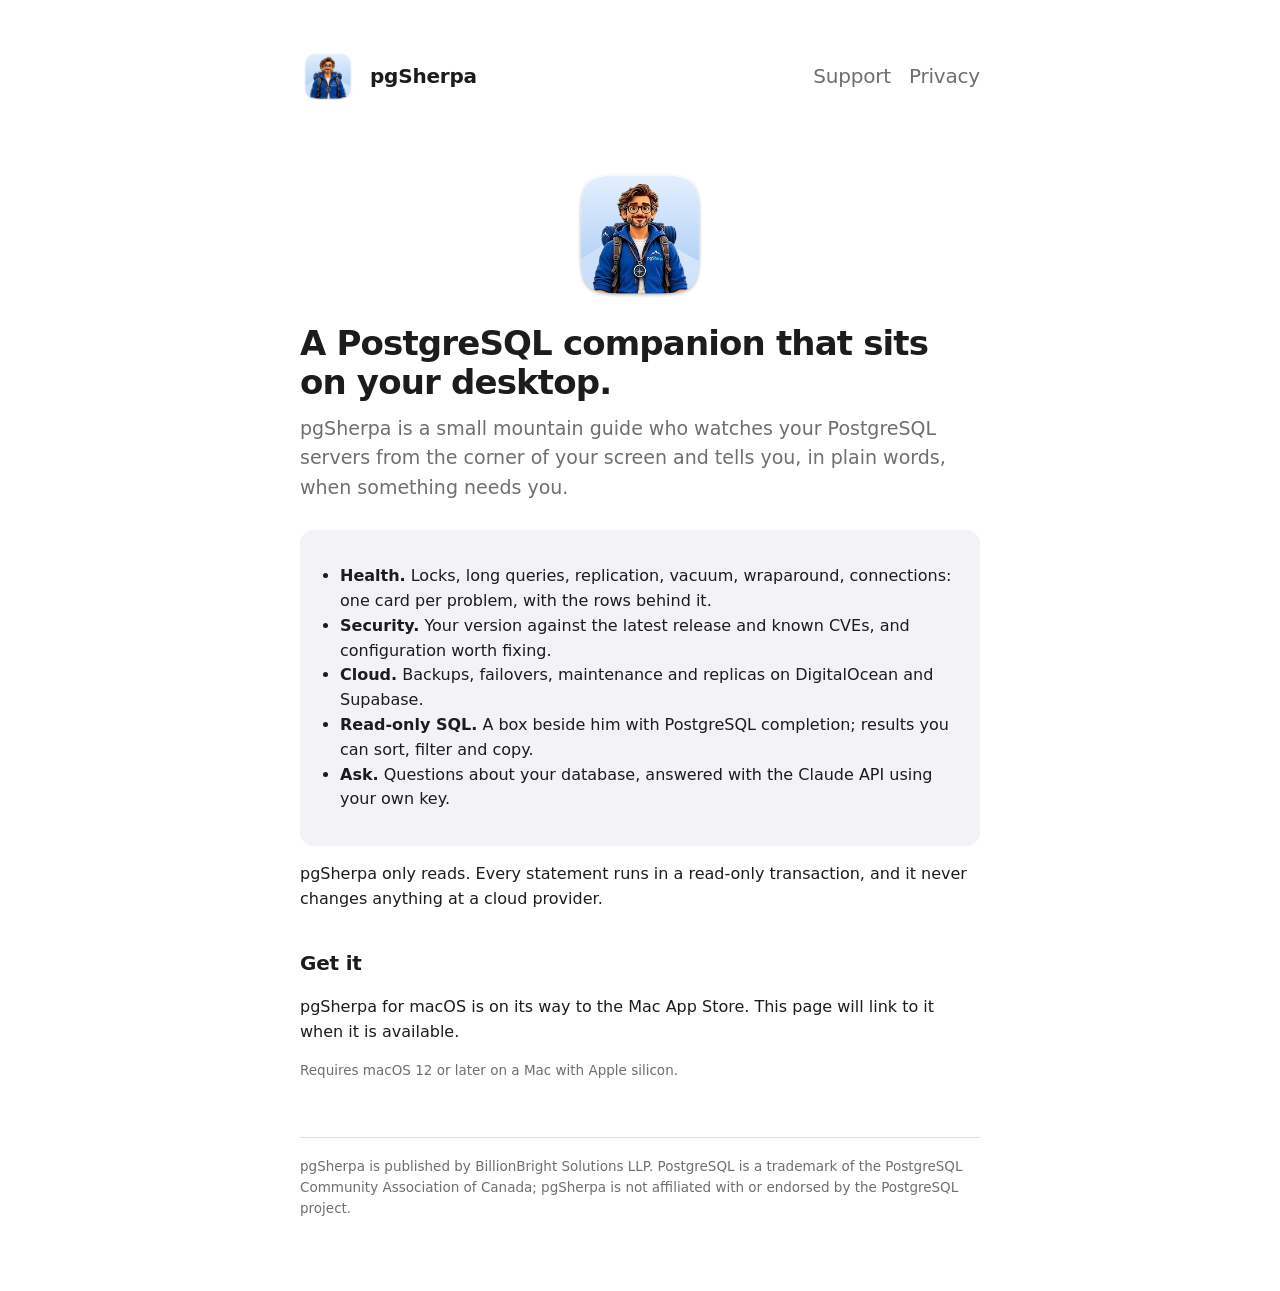
==== index.html @ 04512a1f "pgSherpa website: home, privacy policy, support Co-Authored-By: Claude Fable 5.2 <noreply@anthropic." ====
<!doctype html>
<html lang="en">
<head>
<meta charset="utf-8">
<meta name="viewport" content="width=device-width, initial-scale=1">
<title>pgSherpa: a PostgreSQL companion for your Mac</title>
<meta name="description" content="pgSherpa watches your PostgreSQL servers from the corner of your screen: health, security, cloud events and read-only SQL.">
<link rel="icon" href="icon.png">
<link rel="stylesheet" href="style.css">
</head>
<body>
<main>
<header><img src="icon.png" alt=""><a href="./">pgSherpa</a><nav><a href="support.html">Support</a><a href="privacy.html">Privacy</a></nav></header>
<div class="hero"><img src="icon.png" alt="pgSherpa"></div>
<h1>A PostgreSQL companion that sits on your desktop.</h1>
<p class="lead">pgSherpa is a small mountain guide who watches your PostgreSQL servers from the corner of your screen and tells you, in plain words, when something needs you.</p>
<div class="card">
<ul>
<li><b>Health.</b> Locks, long queries, replication, vacuum, wraparound, connections: one card per problem, with the rows behind it.</li>
<li><b>Security.</b> Your version against the latest release and known CVEs, and configuration worth fixing.</li>
<li><b>Cloud.</b> Backups, failovers, maintenance and replicas on DigitalOcean and Supabase.</li>
<li><b>Read-only SQL.</b> A box beside him with PostgreSQL completion; results you can sort, filter and copy.</li>
<li><b>Ask.</b> Questions about your database, answered with the Claude API using your own key.</li>
</ul>
</div>
<p>pgSherpa only reads. Every statement runs in a read-only transaction, and it never changes anything at a cloud provider.</p>
<h2>Get it</h2>
<p>pgSherpa for macOS is on its way to the Mac App Store. This page will link to it when it is available.</p>
<p class="small">Requires macOS 12 or later on a Mac with Apple silicon.</p>
<footer>pgSherpa is published by BillionBright Solutions LLP. PostgreSQL is a trademark of the PostgreSQL Community Association of Canada; pgSherpa is not affiliated with or endorsed by the PostgreSQL project.</footer>
</main>
</body>
</html>
---- style.css ----
:root { --bg: #ffffff; --fg: #1c1c1e; --muted: #6e6e73; --soft: #f2f2f7; --line: rgba(60,60,67,.16); --tint: #007aff; }
@media (prefers-color-scheme: dark) { :root { --bg: #1c1c1e; --fg: #f5f5f7; --muted: #98989f; --soft: #2c2c2e; --line: rgba(235,235,245,.14); --tint: #0a84ff; } }
* { box-sizing: border-box; }
body { margin: 0; background: var(--bg); color: var(--fg); font: 16px/1.55 -apple-system, BlinkMacSystemFont, "Segoe UI", system-ui, sans-serif; -webkit-font-smoothing: antialiased; }
main { max-width: 720px; margin: 0 auto; padding: 48px 20px 72px; }
header { display: flex; align-items: center; gap: 14px; margin-bottom: 36px; }
header img { width: 56px; height: 56px; }
header a { color: inherit; text-decoration: none; font-weight: 700; font-size: 20px; letter-spacing: -0.01em; }
nav { margin-left: auto; display: flex; gap: 18px; font-size: 14px; }
nav a { color: var(--muted); font-weight: 500; }
h1 { font-size: 34px; line-height: 1.15; letter-spacing: -0.025em; margin: 0 0 12px; }
h2 { font-size: 20px; letter-spacing: -0.01em; margin: 36px 0 8px; }
p, li { color: var(--fg); }
.lead { font-size: 19px; color: var(--muted); margin: 0 0 28px; }
a { color: var(--tint); text-decoration: none; }
a:hover { text-decoration: underline; }
table { width: 100%; border-collapse: collapse; background: var(--soft); border-radius: 12px; overflow: hidden; font-size: 14.5px; margin: 12px 0; }
th, td { text-align: left; padding: 10px 14px; border-bottom: .5px solid var(--line); vertical-align: top; }
th { color: var(--muted); font-weight: 600; font-size: 13px; }
tr:last-child td { border-bottom: 0; }
.card { background: var(--soft); border-radius: 14px; padding: 18px 20px; margin: 14px 0; }
.hero { text-align: center; padding: 20px 0 8px; }
.hero img { width: 148px; height: 148px; }
.small, footer { color: var(--muted); font-size: 13.5px; }
footer { margin-top: 56px; border-top: .5px solid var(--line); padding-top: 18px; }
ul { padding-left: 20px; }
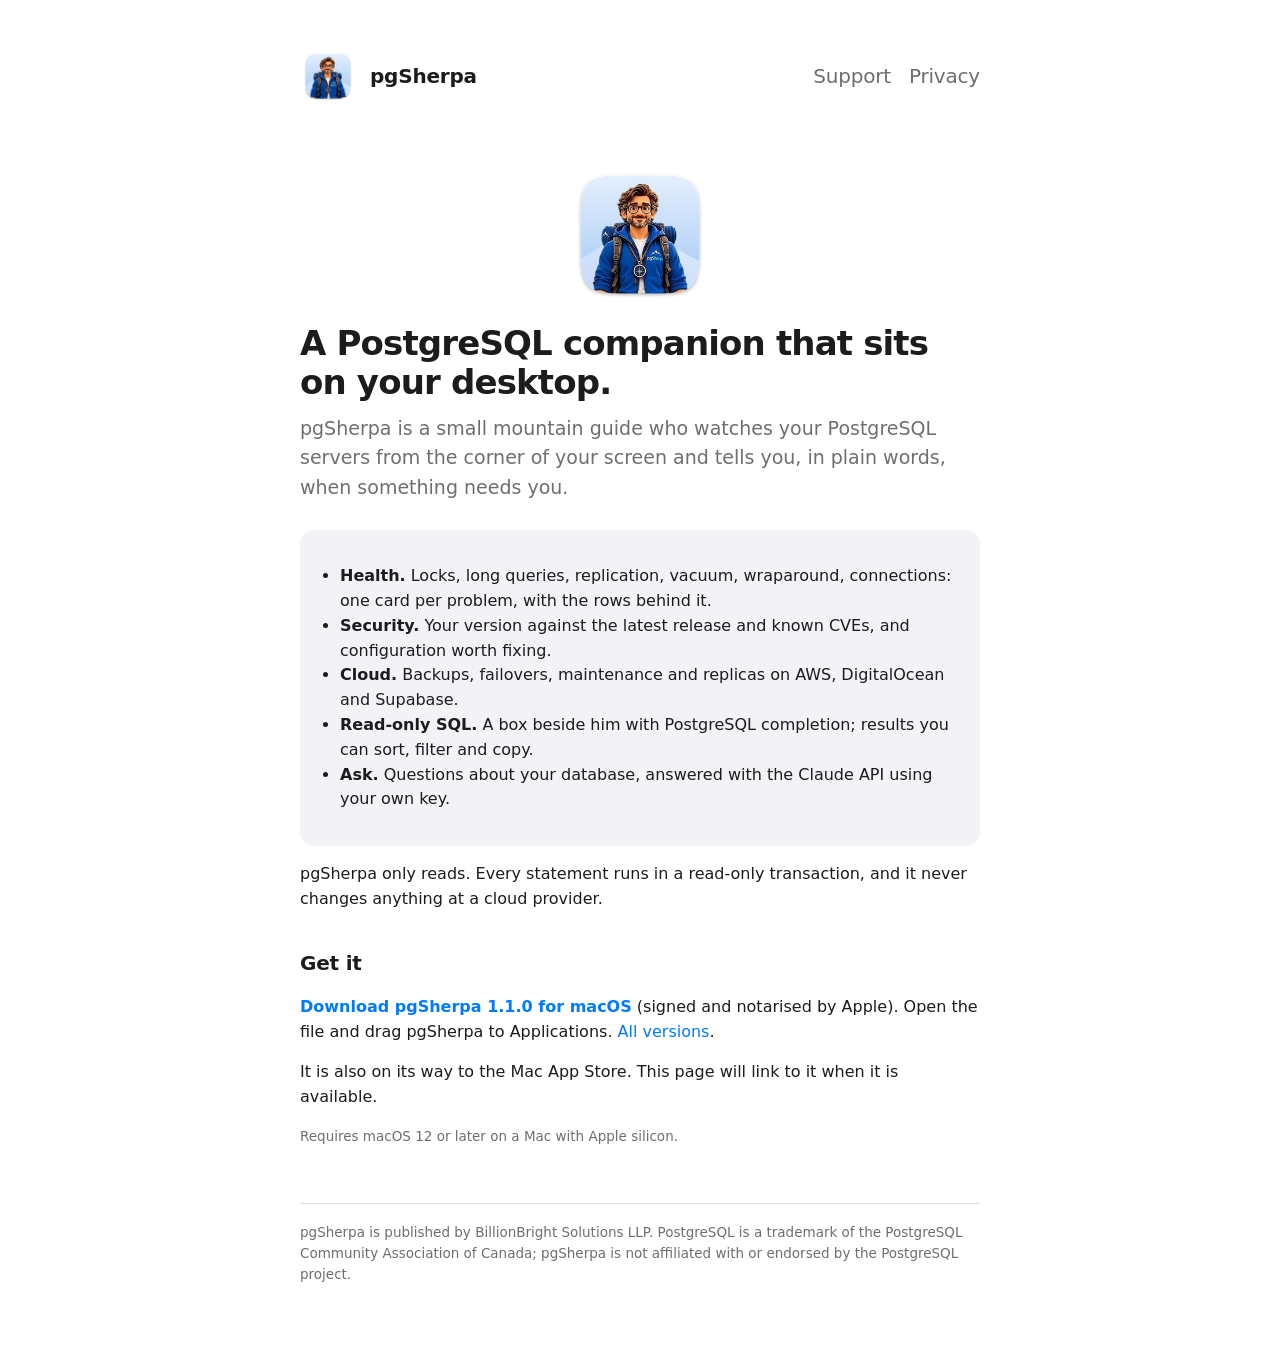
==== commit e72b8565: "Download link for pgSherpa 1.1.0 Co-Authored-By: Claude Fable 5.2 <noreply@anthropic.com>" ====
--- a/index.html
+++ b/index.html
@@ -18,14 +18,15 @@
 <ul>
 <li><b>Health.</b> Locks, long queries, replication, vacuum, wraparound, connections: one card per problem, with the rows behind it.</li>
 <li><b>Security.</b> Your version against the latest release and known CVEs, and configuration worth fixing.</li>
-<li><b>Cloud.</b> Backups, failovers, maintenance and replicas on DigitalOcean and Supabase.</li>
+<li><b>Cloud.</b> Backups, failovers, maintenance and replicas on AWS, DigitalOcean and Supabase.</li>
 <li><b>Read-only SQL.</b> A box beside him with PostgreSQL completion; results you can sort, filter and copy.</li>
 <li><b>Ask.</b> Questions about your database, answered with the Claude API using your own key.</li>
 </ul>
 </div>
 <p>pgSherpa only reads. Every statement runs in a read-only transaction, and it never changes anything at a cloud provider.</p>
 <h2>Get it</h2>
-<p>pgSherpa for macOS is on its way to the Mac App Store. This page will link to it when it is available.</p>
+<p><a href="https://github.com/bbright-dinesh/pgsherpa/releases/latest/download/pgSherpa_1.1.0_aarch64.dmg"><b>Download pgSherpa 1.1.0 for macOS</b></a> (signed and notarised by Apple). Open the file and drag pgSherpa to Applications. <a href="https://github.com/bbright-dinesh/pgsherpa/releases">All versions</a>.</p>
+<p>It is also on its way to the Mac App Store. This page will link to it when it is available.</p>
 <p class="small">Requires macOS 12 or later on a Mac with Apple silicon.</p>
 <footer>pgSherpa is published by BillionBright Solutions LLP. PostgreSQL is a trademark of the PostgreSQL Community Association of Canada; pgSherpa is not affiliated with or endorsed by the PostgreSQL project.</footer>
 </main>
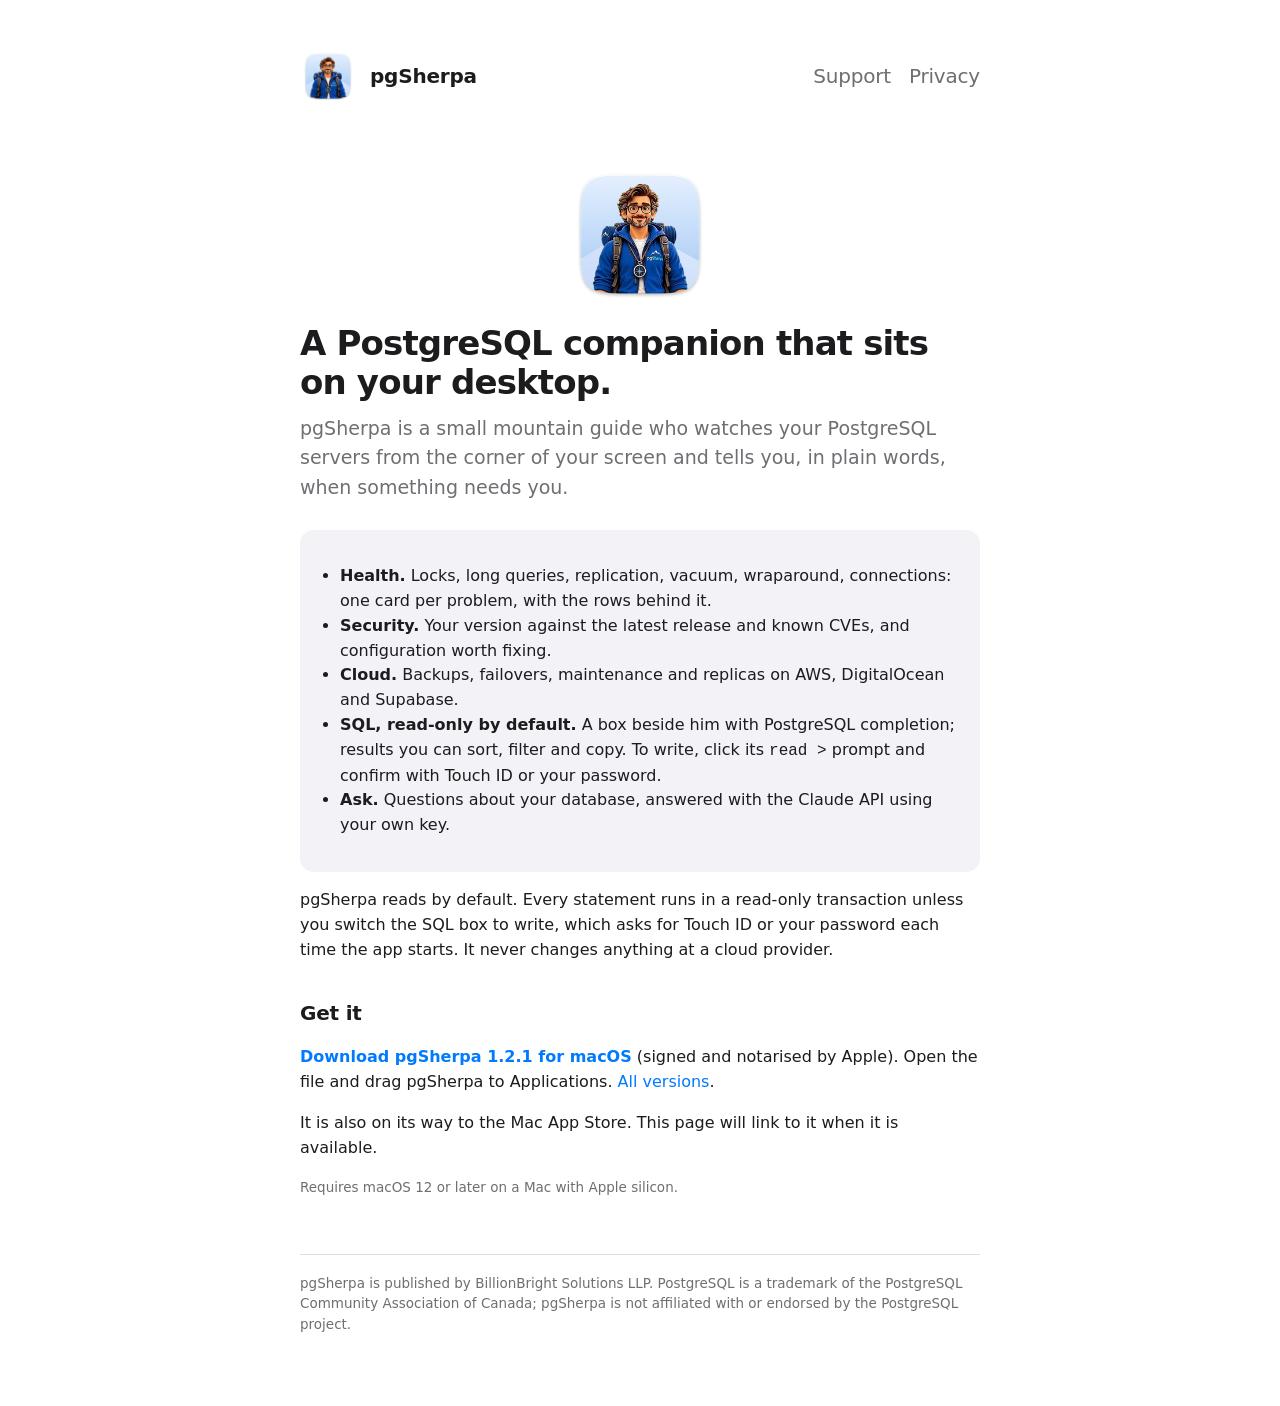
==== commit 958c4632: "pgSherpa 1.2.1: the download, and what read-only means now The download link is the 1.2.1 file. The " ====
--- a/index.html
+++ b/index.html
@@ -4,7 +4,7 @@
 <meta charset="utf-8">
 <meta name="viewport" content="width=device-width, initial-scale=1">
 <title>pgSherpa: a PostgreSQL companion for your Mac</title>
-<meta name="description" content="pgSherpa watches your PostgreSQL servers from the corner of your screen: health, security, cloud events and read-only SQL.">
+<meta name="description" content="pgSherpa watches your PostgreSQL servers from the corner of your screen: health, security, activity, cloud events and SQL that is read-only unless you say otherwise.">
 <link rel="icon" href="icon.png">
 <link rel="stylesheet" href="style.css">
 </head>
@@ -19,13 +19,13 @@
 <li><b>Health.</b> Locks, long queries, replication, vacuum, wraparound, connections: one card per problem, with the rows behind it.</li>
 <li><b>Security.</b> Your version against the latest release and known CVEs, and configuration worth fixing.</li>
 <li><b>Cloud.</b> Backups, failovers, maintenance and replicas on AWS, DigitalOcean and Supabase.</li>
-<li><b>Read-only SQL.</b> A box beside him with PostgreSQL completion; results you can sort, filter and copy.</li>
+<li><b>SQL, read-only by default.</b> A box beside him with PostgreSQL completion; results you can sort, filter and copy. To write, click its <code>read &gt;</code> prompt and confirm with Touch ID or your password.</li>
 <li><b>Ask.</b> Questions about your database, answered with the Claude API using your own key.</li>
 </ul>
 </div>
-<p>pgSherpa only reads. Every statement runs in a read-only transaction, and it never changes anything at a cloud provider.</p>
+<p>pgSherpa reads by default. Every statement runs in a read-only transaction unless you switch the SQL box to write, which asks for Touch ID or your password each time the app starts. It never changes anything at a cloud provider.</p>
 <h2>Get it</h2>
-<p><a href="https://github.com/bbright-dinesh/pgsherpa/releases/latest/download/pgSherpa_1.1.0_aarch64.dmg"><b>Download pgSherpa 1.1.0 for macOS</b></a> (signed and notarised by Apple). Open the file and drag pgSherpa to Applications. <a href="https://github.com/bbright-dinesh/pgsherpa/releases">All versions</a>.</p>
+<p><a href="https://github.com/bbright-dinesh/pgsherpa/releases/latest/download/pgSherpa_1.2.1_aarch64.dmg"><b>Download pgSherpa 1.2.1 for macOS</b></a> (signed and notarised by Apple). Open the file and drag pgSherpa to Applications. <a href="https://github.com/bbright-dinesh/pgsherpa/releases">All versions</a>.</p>
 <p>It is also on its way to the Mac App Store. This page will link to it when it is available.</p>
 <p class="small">Requires macOS 12 or later on a Mac with Apple silicon.</p>
 <footer>pgSherpa is published by BillionBright Solutions LLP. PostgreSQL is a trademark of the PostgreSQL Community Association of Canada; pgSherpa is not affiliated with or endorsed by the PostgreSQL project.</footer>
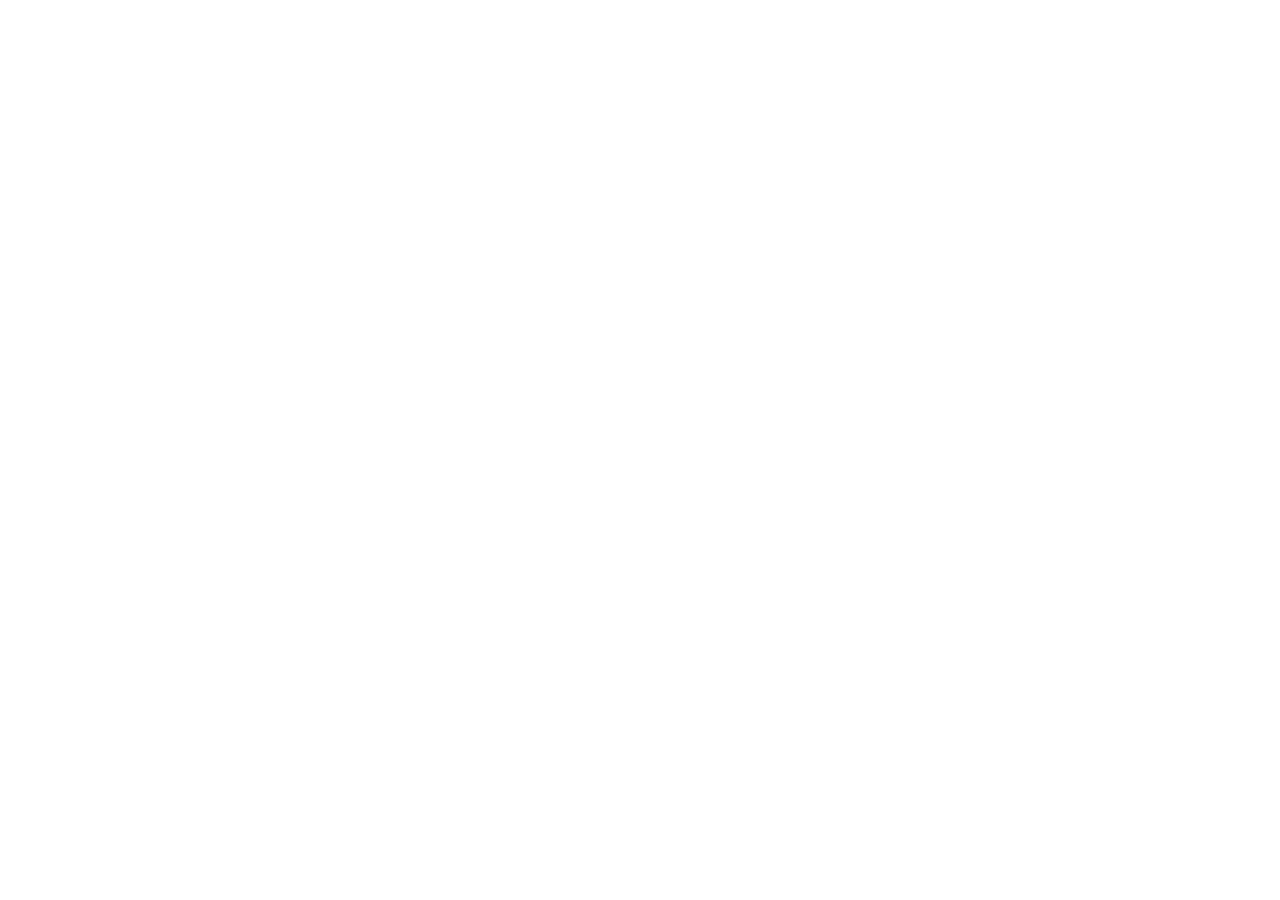
==== commit 24dfd77a: "The website moved to cortexridge.com: these pages forward there Co-Authored-By: Claude Fable 5.2 <no" ====
--- a/index.html
+++ b/index.html
@@ -3,32 +3,18 @@
 <head>
 <meta charset="utf-8">
 <meta name="viewport" content="width=device-width, initial-scale=1">
-<title>pgSherpa: a PostgreSQL companion for your Mac</title>
-<meta name="description" content="pgSherpa watches your PostgreSQL servers from the corner of your screen: health, security, activity, cloud events and SQL that is read-only unless you say otherwise.">
+<title>pgSherpa</title>
+<link rel="canonical" href="https://cortexridge.com/">
+<meta http-equiv="refresh" content="0; url=https://cortexridge.com/">
+<meta name="robots" content="noindex">
 <link rel="icon" href="icon.png">
 <link rel="stylesheet" href="style.css">
+<script>location.replace("https://cortexridge.com/");</script>
 </head>
 <body>
 <main>
-<header><img src="icon.png" alt=""><a href="./">pgSherpa</a><nav><a href="support.html">Support</a><a href="privacy.html">Privacy</a></nav></header>
-<div class="hero"><img src="icon.png" alt="pgSherpa"></div>
-<h1>A PostgreSQL companion that sits on your desktop.</h1>
-<p class="lead">pgSherpa is a small mountain guide who watches your PostgreSQL servers from the corner of your screen and tells you, in plain words, when something needs you.</p>
-<div class="card">
-<ul>
-<li><b>Health.</b> Locks, long queries, replication, vacuum, wraparound, connections: one card per problem, with the rows behind it.</li>
-<li><b>Security.</b> Your version against the latest release and known CVEs, and configuration worth fixing.</li>
-<li><b>Cloud.</b> Backups, failovers, maintenance and replicas on AWS, DigitalOcean and Supabase.</li>
-<li><b>SQL, read-only by default.</b> A box beside him with PostgreSQL completion; results you can sort, filter and copy. To write, click its <code>read &gt;</code> prompt and confirm with Touch ID or your password.</li>
-<li><b>Ask.</b> Questions about your database, answered with the Claude API using your own key.</li>
-</ul>
-</div>
-<p>pgSherpa reads by default. Every statement runs in a read-only transaction unless you switch the SQL box to write, which asks for Touch ID or your password each time the app starts. It never changes anything at a cloud provider.</p>
-<h2>Get it</h2>
-<p><a href="https://github.com/bbright-dinesh/pgsherpa/releases/latest/download/pgSherpa_1.2.1_aarch64.dmg"><b>Download pgSherpa 1.2.1 for macOS</b></a> (signed and notarised by Apple). Open the file and drag pgSherpa to Applications. <a href="https://github.com/bbright-dinesh/pgsherpa/releases">All versions</a>.</p>
-<p>It is also on its way to the Mac App Store. This page will link to it when it is available.</p>
-<p class="small">Requires macOS 12 or later on a Mac with Apple silicon.</p>
-<footer>pgSherpa is published by BillionBright Solutions LLP. PostgreSQL is a trademark of the PostgreSQL Community Association of Canada; pgSherpa is not affiliated with or endorsed by the PostgreSQL project.</footer>
+<h1>pgSherpa has moved</h1>
+<p class="lead">This page is now at <a href="https://cortexridge.com/">cortexridge.com/</a>.</p>
 </main>
 </body>
 </html>
